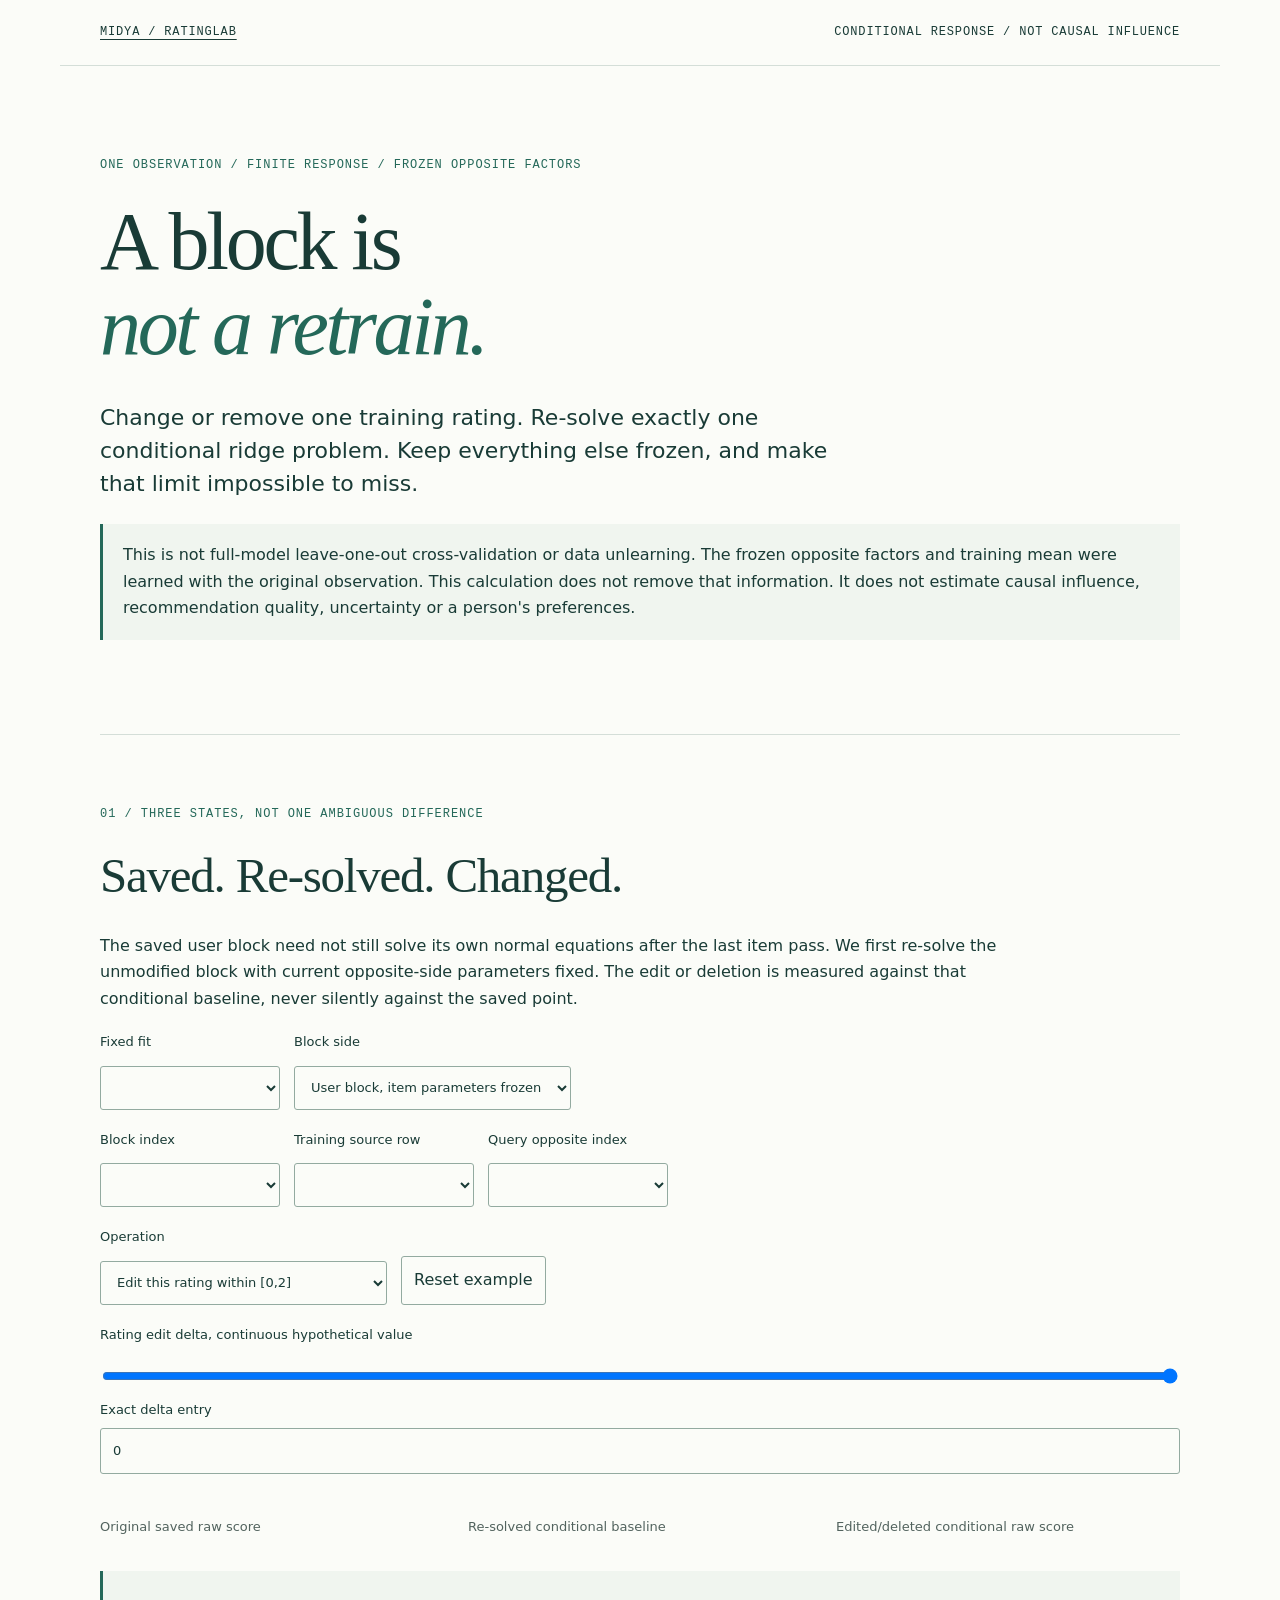
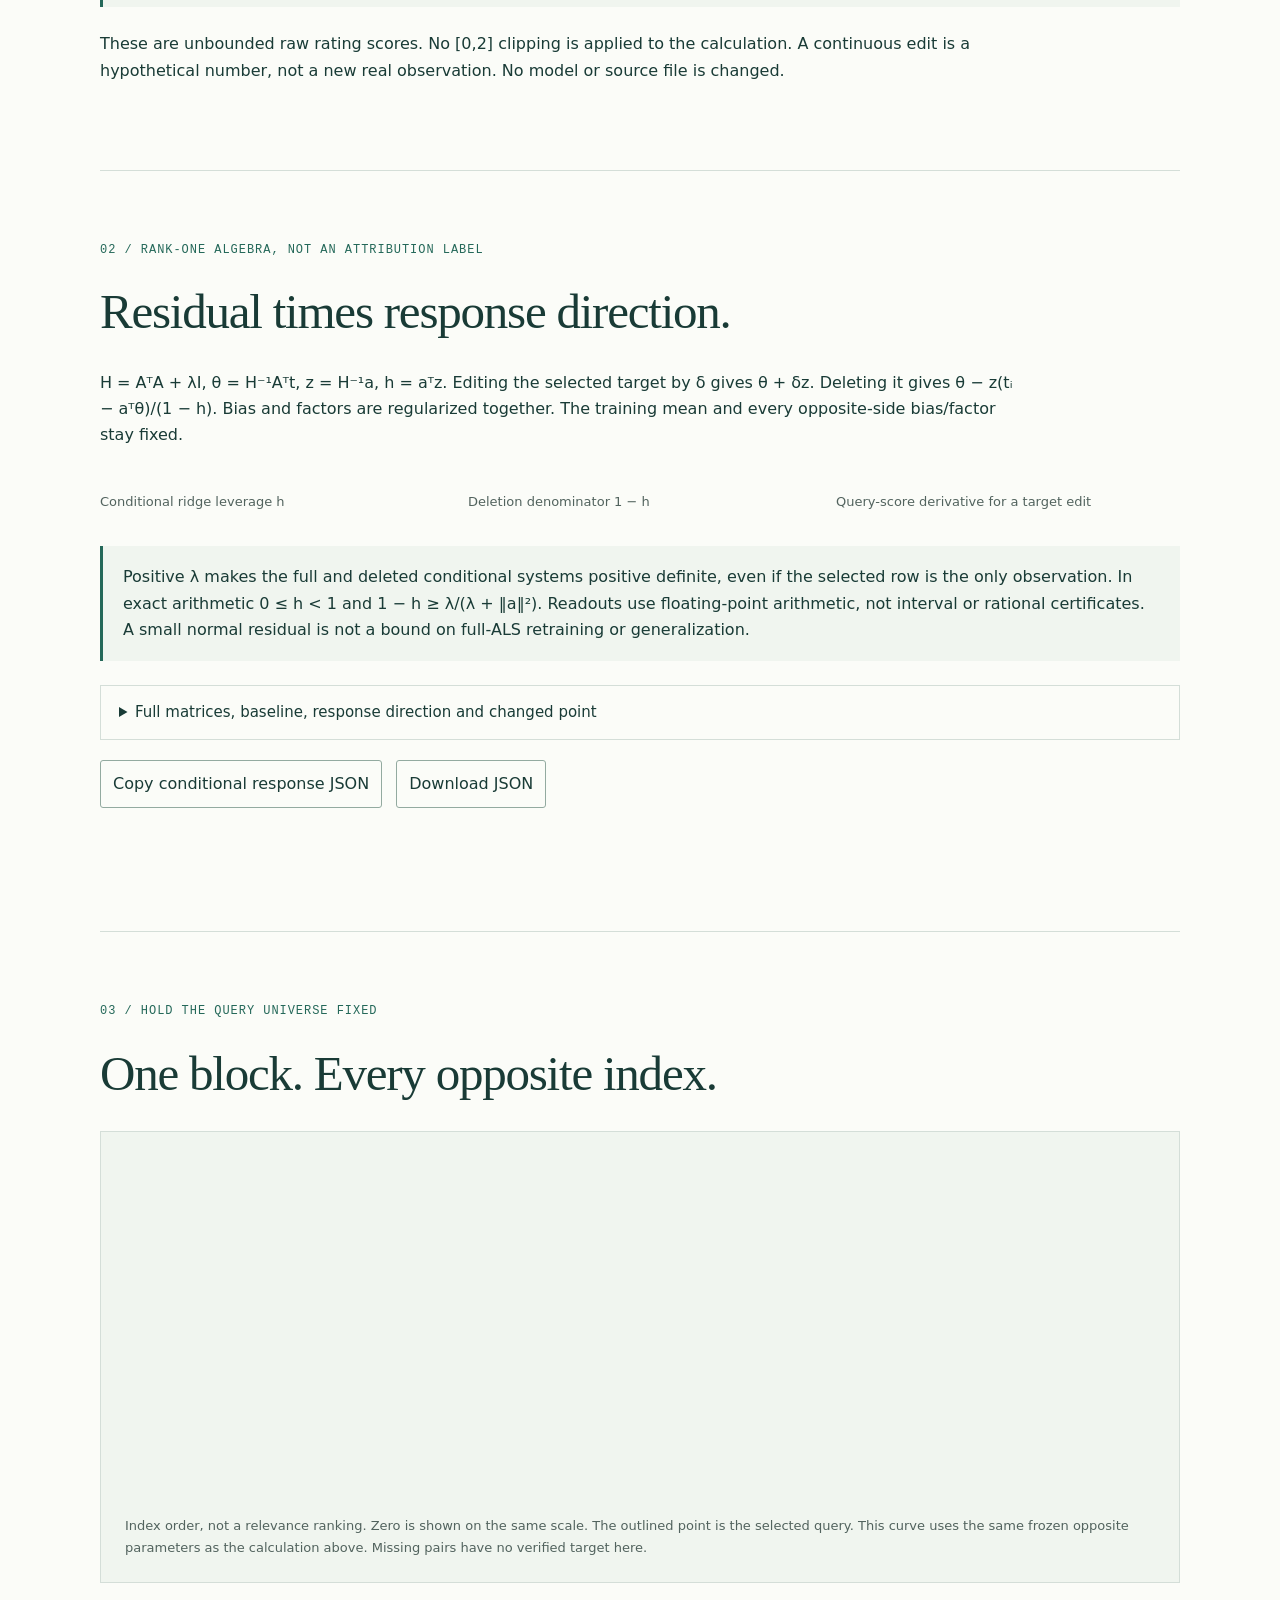
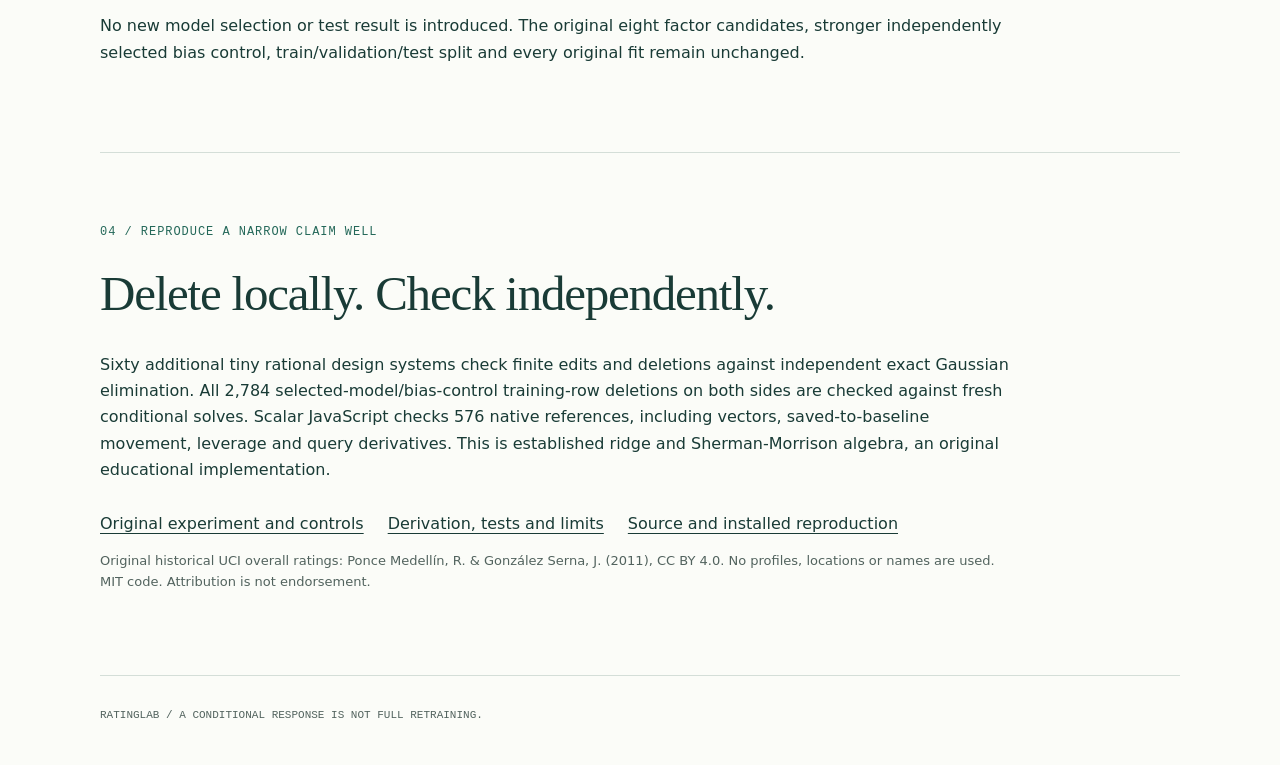
==== docs/influence.html @ fce6486b "Rename 4-influence.html to influence.html" ====
<!doctype html><html lang="en"><head><meta charset="utf-8"><meta name="viewport" content="width=device-width,initial-scale=1"><meta name="description" content="Finite edits and deletions of one conditional ridge block, with explicit frozen-factor limits."><title>RatingLab - A block is not a retrain.</title><link rel="stylesheet" href="style.css"></head><body><header><a href="index.html">MIDYA / RATINGLAB</a><span>CONDITIONAL RESPONSE / NOT CAUSAL INFLUENCE</span></header><main><section class="hero"><p class="eyebrow">ONE OBSERVATION / FINITE RESPONSE / FROZEN OPPOSITE FACTORS</p><h1>A block is<br><em>not a retrain.</em></h1><p class="lede">Change or remove one training rating. Re-solve exactly one conditional ridge problem. Keep everything else frozen, and make that limit impossible to miss.</p><aside>This is not full-model leave-one-out cross-validation or data unlearning. The frozen opposite factors and training mean were learned with the original observation. This calculation does not remove that information. It does not estimate causal influence, recommendation quality, uncertainty or a person's preferences.</aside></section>
<section><p class="eyebrow">01 / THREE STATES, NOT ONE AMBIGUOUS DIFFERENCE</p><h2>Saved. Re-solved. Changed.</h2><p>The saved user block need not still solve its own normal equations after the last item pass. We first re-solve the unmodified block with current opposite-side parameters fixed. The edit or deletion is measured against that conditional baseline, never silently against the saved point.</p><div class="controls"><label>Fixed fit<select id="model"></select></label><label>Block side<select id="side"><option value="user">User block, item parameters frozen</option><option value="item">Item block, user parameters frozen</option></select></label></div><div class="controls"><label>Block index<select id="index"></select></label><label>Training source row<select id="source"></select></label><label>Query opposite index<select id="query"></select></label></div><div class="controls"><label>Operation<select id="action"><option value="edit">Edit this rating within [0,2]</option><option value="delete">Remove this row from this block only</option></select></label><button id="reset">Reset example</button></div><label>Rating edit delta, continuous hypothetical value<input id="delta-range" type="range" min="-2" max="0" value="0" step=".01"></label><label>Exact delta entry<input id="delta" type="number" value="0" step=".01"></label><p id="edit-state"></p><p id="error" role="alert"></p><div class="stats"><div><strong id="saved"></strong><span>Original saved raw score</span></div><div><strong id="baseline"></strong><span>Re-solved conditional baseline</span></div><div><strong id="changed"></strong><span>Edited/deleted conditional raw score</span></div></div><aside id="change-state"></aside><p>These are unbounded raw rating scores. No [0,2] clipping is applied to the calculation. A continuous edit is a hypothetical number, not a new real observation. No model or source file is changed.</p></section>
<section><p class="eyebrow">02 / RANK-ONE ALGEBRA, NOT AN ATTRIBUTION LABEL</p><h2>Residual times response direction.</h2><p>H = AᵀA + λI, θ = H⁻¹Aᵀt, z = H⁻¹a, h = aᵀz. Editing the selected target by δ gives θ + δz. Deleting it gives θ − z(tᵢ − aᵀθ)/(1 − h). Bias and factors are regularized together. The training mean and every opposite-side bias/factor stay fixed.</p><div class="stats"><div><strong id="leverage"></strong><span>Conditional ridge leverage h</span></div><div><strong id="denominator"></strong><span>Deletion denominator 1 − h</span></div><div><strong id="derivative"></strong><span>Query-score derivative for a target edit</span></div></div><p id="normal-state"></p><aside>Positive λ makes the full and deleted conditional systems positive definite, even if the selected row is the only observation. In exact arithmetic 0 ≤ h &lt; 1 and 1 − h ≥ λ/(λ + ‖a‖²). Readouts use floating-point arithmetic, not interval or rational certificates. A small normal residual is not a bound on full-ALS retraining or generalization.</aside><details><summary>Full matrices, baseline, response direction and changed point</summary><pre id="witness"></pre></details><div class="controls"><button id="copy">Copy conditional response JSON</button><button id="download">Download JSON</button></div><p id="copy-status" aria-live="polite"></p></section>
<section><p class="eyebrow">03 / HOLD THE QUERY UNIVERSE FIXED</p><h2>One block. Every opposite index.</h2><p id="chart-summary"></p><figure><svg id="response-chart" viewBox="0 0 780 260" role="img" aria-label="Conditional raw-score change across all opposite indices"></svg><figcaption>Index order, not a relevance ranking. Zero is shown on the same scale. The outlined point is the selected query. This curve uses the same frozen opposite parameters as the calculation above. Missing pairs have no verified target here.</figcaption></figure><p>No new model selection or test result is introduced. The original eight factor candidates, stronger independently selected bias control, train/validation/test split and every original fit remain unchanged.</p></section>
<section><p class="eyebrow">04 / REPRODUCE A NARROW CLAIM WELL</p><h2>Delete locally. Check independently.</h2><p>Sixty additional tiny rational design systems check finite edits and deletions against independent exact Gaussian elimination. All 2,784 selected-model/bias-control training-row deletions on both sides are checked against fresh conditional solves. Scalar JavaScript checks 576 native references, including vectors, saved-to-baseline movement, leverage and query derivatives. This is established ridge and Sherman-Morrison algebra, an original educational implementation.</p><nav><a href="index.html">Original experiment and controls</a><a href="https://github.com/midya8/ratinglab/blob/main/INFLUENCE.md">Derivation, tests and limits</a><a href="https://github.com/midya8/ratinglab">Source and installed reproduction</a></nav><p class="caption">Original historical UCI overall ratings: Ponce Medellín, R. & González Serna, J. (2011), CC BY 4.0. No profiles, locations or names are used. MIT code. Attribution is not endorsement.</p></section></main><footer>RATINGLAB / A CONDITIONAL RESPONSE IS NOT FULL RETRAINING.</footer><script src="data.js"></script><script src="influence.js"></script><script src="influence-app.js"></script></body></html>
---- docs/style.css ----
:root{color-scheme:light;--ink:#193b36;--muted:#52635e;--rule:#d4ded8;--accent:#246859;--paper:#fbfcf8;--panel:#f0f5ef;--error:#a32432}*{box-sizing:border-box}body{margin:0;background:var(--paper);color:var(--ink);font:16px/1.65 system-ui,-apple-system,Segoe UI,sans-serif}header,main,footer{max-width:1160px;margin:auto;padding:0 40px}header{padding-top:24px;padding-bottom:24px;display:flex;justify-content:space-between;gap:24px;border-bottom:1px solid var(--rule);font:12px/1.4 ui-monospace,monospace;letter-spacing:.07em}a{color:inherit;text-underline-offset:4px}a:hover{color:var(--accent)}section{padding:70px 0;border-bottom:1px solid var(--rule)}.hero{padding-top:90px}.eyebrow{font:12px/1.6 ui-monospace,monospace;letter-spacing:.08em;color:var(--accent);margin:0 0 24px}h1{font:clamp(48px,6.4vw,82px)/1.04 Georgia,serif;letter-spacing:-.04em;margin:0 0 32px;max-width:950px}h1 em{font-weight:normal;color:var(--accent)}h2{font:clamp(32px,4vw,49px)/1.13 Georgia,serif;letter-spacing:-.025em;margin:0 0 30px}h3{font-size:17px;line-height:1.4;margin:0 0 20px}.lede{font-size:22px;line-height:1.5;max-width:760px}p{max-width:920px}.muted,.caption{color:var(--muted)}.caption{font-size:13px;line-height:1.6}.facts{display:grid;grid-template-columns:repeat(3,minmax(0,1fr));gap:24px;margin:40px 0}.facts strong{display:block;font:30px/1.25 Georgia,serif;overflow-wrap:anywhere}.facts span{display:block;font-size:13px;color:var(--muted);margin-top:6px}.callout{background:var(--panel);border-left:3px solid var(--accent);padding:15px 18px;max-width:none}.toolbar{display:flex;gap:16px;align-items:end;flex-wrap:wrap;margin:28px 0 12px}label{display:block;font-size:13px;line-height:1.5}input,select,button,summary{font:inherit}input[type=number],select,button{min-height:46px;border:1px solid #93aaa0;border-radius:3px;background:transparent;color:var(--ink);padding:10px 12px;max-width:100%}select{display:block;margin-top:6px;min-width:160px}button{cursor:pointer;font-size:14px}button:hover{background:#e1ece3}button:focus-visible,select:focus-visible,input:focus-visible,summary:focus-visible{outline:3px solid #ae6f9e;outline-offset:3px}.workspace{display:grid;grid-template-columns:1.1fr 1fr;gap:22px;align-items:start;margin:24px 0}.panel{background:var(--panel);padding:24px;min-width:0;border:1px solid var(--rule)}svg{display:block;width:100%;height:auto;overflow:hidden}#scatter{background:#fbfcf8;border:1px solid var(--rule)}.metrics{display:grid;grid-template-columns:1fr 1fr;gap:20px;margin:20px 0 28px}.metrics span{display:block;font-size:12px;color:var(--muted)}.metrics strong{font:28px/1.5 Georgia,serif}.posterior{margin:16px 0}.posterior-head{display:flex;justify-content:space-between;gap:20px}.posterior .bar{height:9px;background:#d7e2d7;margin:6px 0}.posterior .bar span{display:block;height:100%}.posterior p{margin:3px 0}.button-row{display:flex;gap:12px;flex-wrap:wrap}details{border:1px solid var(--rule);margin:20px 0;padding:0 18px}summary{cursor:pointer;min-height:56px;display:list-item;align-content:center;font-size:15px;padding:14px 0}details[open]{padding-bottom:20px}#features{display:grid;grid-template-columns:repeat(2,minmax(0,1fr));gap:24px}#features .feature{display:grid;grid-template-columns:minmax(0,1fr) 105px;gap:10px;align-items:center}#features label{min-height:40px;align-content:center;font-size:14px}#features input[type=number]{width:100%;font-size:14px}#features input[type=range]{grid-column:1/-1;width:100%;accent-color:var(--accent);min-height:44px;margin:0;cursor:pointer}.cards{display:grid;grid-template-columns:repeat(2,minmax(0,1fr));gap:18px;margin:24px 0}.card{padding:22px;border:1px solid var(--rule);min-width:0}.card.pick{border:2px solid var(--accent)}.card .badge{font:11px/1.5 ui-monospace,monospace;color:var(--accent);letter-spacing:.04em}.card h3{margin:10px 0 15px}.score-row{display:flex;justify-content:space-between;gap:20px;font-size:14px;margin:6px 0}.score-row strong{font-family:ui-monospace,monospace;font-weight:500}.card p{font-size:14px}.table-scroll{overflow-x:auto}.table-scroll:focus{outline:2px solid var(--accent)}table{border-collapse:collapse;width:100%;font:12px/1.6 ui-monospace,monospace;min-width:700px}td,th{text-align:left;padding:11px 12px;border-bottom:1px solid var(--rule)}th{color:var(--accent)}pre{white-space:pre-wrap;word-break:break-all;font:12px/1.6 ui-monospace,monospace;max-height:500px;overflow:auto;padding:15px;background:var(--panel)}#error{color:var(--error);font-weight:600}nav{display:flex;gap:25px;flex-wrap:wrap;margin:28px 0 0}footer{padding-top:30px;padding-bottom:40px;font:11px/1.7 ui-monospace,monospace;color:var(--muted)}#copy-status{font-size:13px;min-height:20px}#controls{grid-template-columns:repeat(3,minmax(0,1fr))}#controls .score-row{font-size:12px}#history{background:#fbfcf8}#history-range{margin:12px 0 0}@media(max-width:760px){header,main,footer{padding-left:22px;padding-right:22px}header span{display:none}section{padding:48px 0}.hero{padding-top:58px}h1{font-size:51px}.lede{font-size:19px}.facts{gap:18px;grid-template-columns:1fr}.facts>div{display:flex;gap:18px;align-items:baseline;flex-wrap:wrap}.facts strong{font-size:27px}.facts span{font-size:13px}.workspace{grid-template-columns:1fr}.panel{padding:18px}.toolbar label{width:100%}select{width:100%;min-width:0}.toolbar button{flex:1}.cards,#controls{grid-template-columns:1fr}#features{grid-template-columns:1fr;gap:22px}.metrics{gap:14px}.metrics strong{font-size:25px}.callout{padding:14px}nav{display:grid;gap:14px}.card{padding:20px}.score-row{gap:15px}body{font-size:15px}.caption{font-size:13px}}
#terms{display:grid;grid-template-columns:repeat(2,minmax(0,1fr));gap:12px}.term{padding:14px;border:1px solid var(--line);overflow-wrap:anywhere}.term b{display:block;margin:8px 0;font-family:monospace}.term .track{height:7px;background:#edf2ed;position:relative}.term .bar{height:7px;position:absolute;background:#286b5b}.term .bar.negative{background:#925593}.term small{display:block}.selected{background:#edf4ed}.table-wrap{overflow-x:auto}#slice{width:100%;height:auto}#error:empty{display:none}#state{overflow-wrap:anywhere}svg text{font-family:system-ui,sans-serif}nav{display:flex;flex-wrap:wrap;gap:24px}@media(max-width:650px){#terms{grid-template-columns:1fr}}
.controls{display:flex;flex-wrap:wrap;gap:14px;align-items:end;margin:20px 0}.controls label{min-width:180px}label{display:flex;flex-direction:column;gap:8px;font-size:13px}aside{background:var(--panel);border-left:3px solid var(--accent);padding:18px 20px;margin:24px 0}.stats{display:grid;grid-template-columns:repeat(3,minmax(0,1fr));gap:24px;margin:34px 0}.stats strong{display:block;font:29px/1.3 Georgia,serif;overflow-wrap:anywhere}.stats span{display:block;font-size:13px;color:var(--muted);margin-top:8px}.feature-grid{display:grid;grid-template-columns:repeat(3,minmax(0,1fr));gap:18px;margin-top:22px}.feature-grid label{min-width:0}.feature-grid input{width:100%;min-width:0}.term{border-color:var(--rule)}#error{color:var(--error)}figure{margin:30px 0;padding:24px;background:var(--panel);border:1px solid var(--rule)}figcaption{font-size:13px;color:var(--muted);margin-top:16px}#history{width:100%;height:auto}td{white-space:normal;overflow-wrap:anywhere}#results tr td:first-child{min-width:110px}#results tr td:last-child{min-width:180px}pre{max-height:520px;overflow:auto}button,select,input,summary{min-height:44px}input[type=range]{padding:0}button,select,input{font:inherit}button{cursor:pointer}select{max-width:100%}@media(max-width:650px){.stats{grid-template-columns:1fr}.feature-grid{grid-template-columns:1fr}figure{padding:12px}.controls label,.controls button{width:100%}header span{display:none}}

.term{border:1px solid var(--rule)}
#rotation{width:100%;min-height:44px}#row{width:100%;height:auto}.normal-wrap{overflow:auto}table{min-width:700px}#normal-table{min-width:0}pre{max-height:28rem;overflow:auto;white-space:pre-wrap;overflow-wrap:anywhere}.terms{display:grid;grid-template-columns:1fr 1fr;gap:1rem}.term{padding:1rem;border:1px solid var(--rule)}.term strong{display:block;font-size:1.3rem}#pair-state{min-height:3rem}#error{color:#913c4d}@media(max-width:650px){.terms{grid-template-columns:1fr}.stats{grid-template-columns:1fr}.controls{align-items:stretch}.controls label{width:100%}}button,select,summary,input{min-height:44px}

#results td:nth-child(2),#results td:nth-child(3),#results td:nth-child(4){white-space:nowrap;overflow-wrap:normal;min-width:100px}#terms{margin-bottom:28px}.chart-summary{font-size:14px;line-height:1.6}
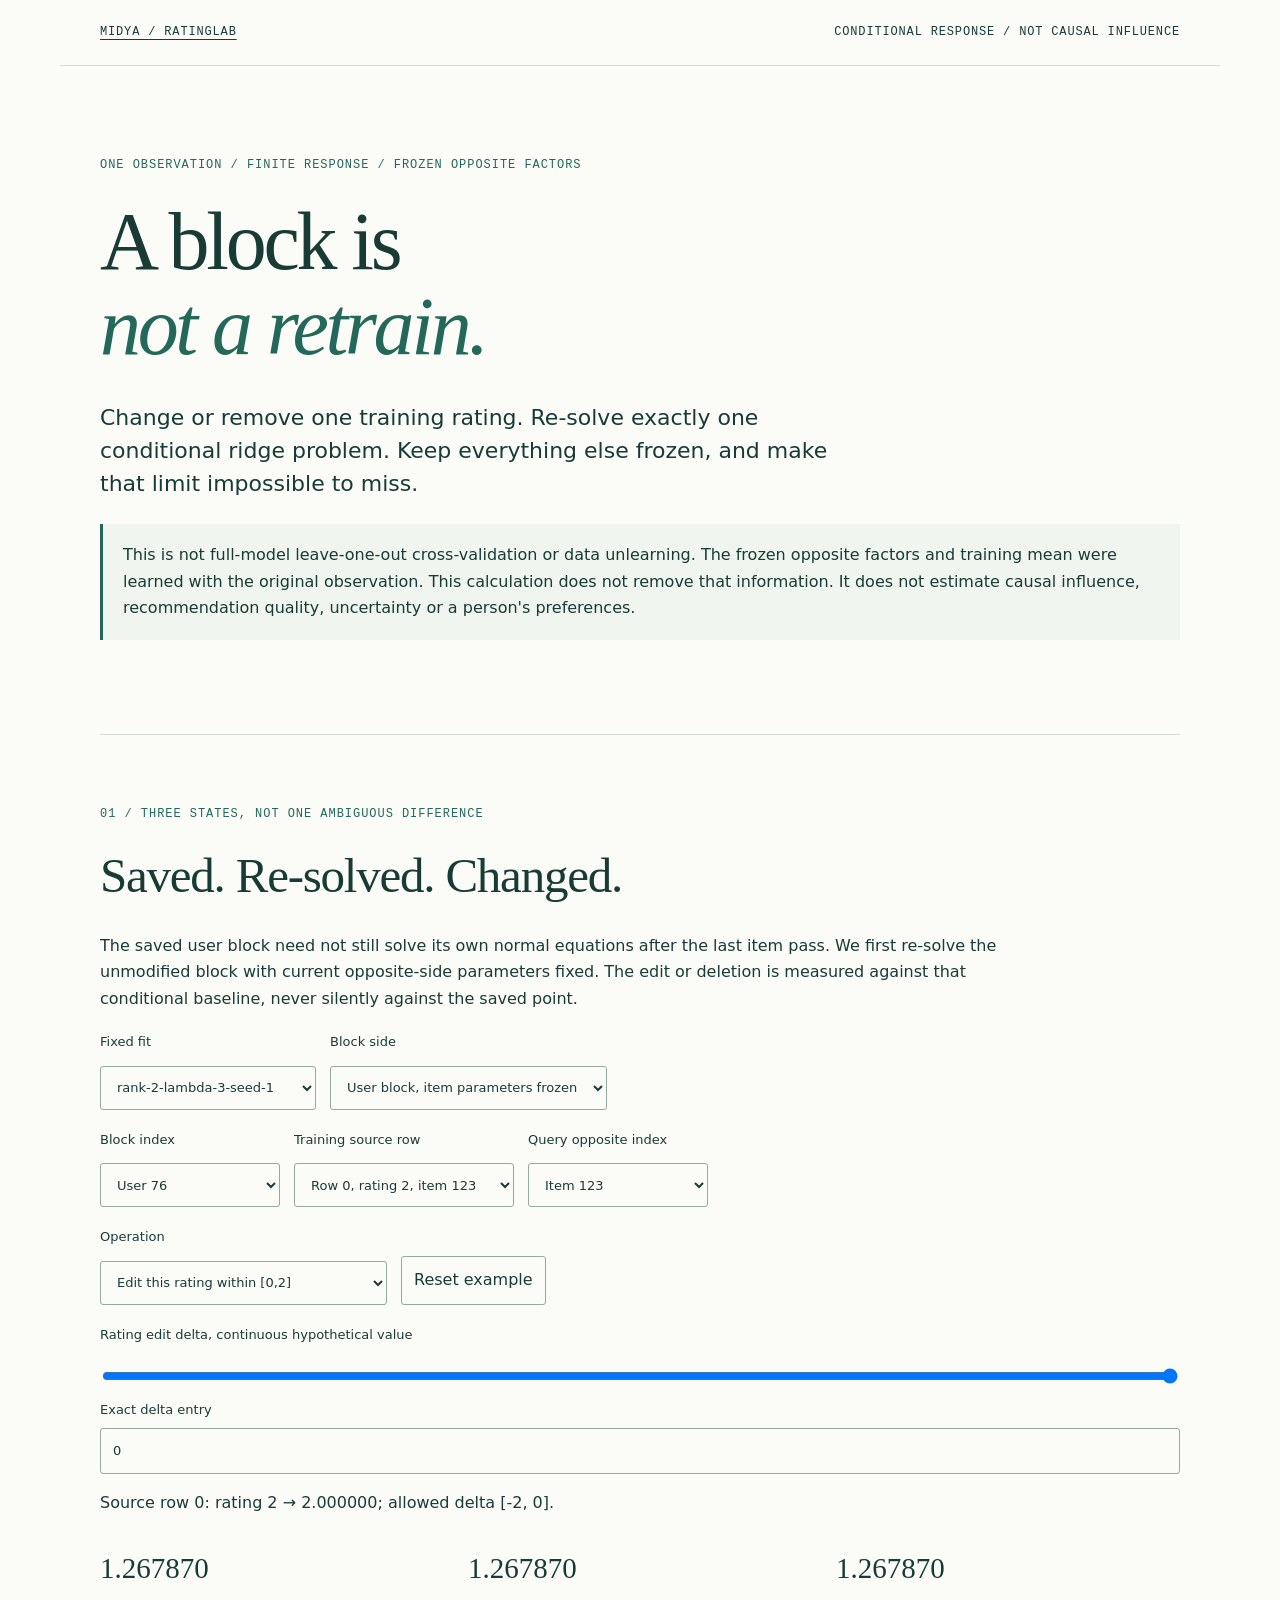
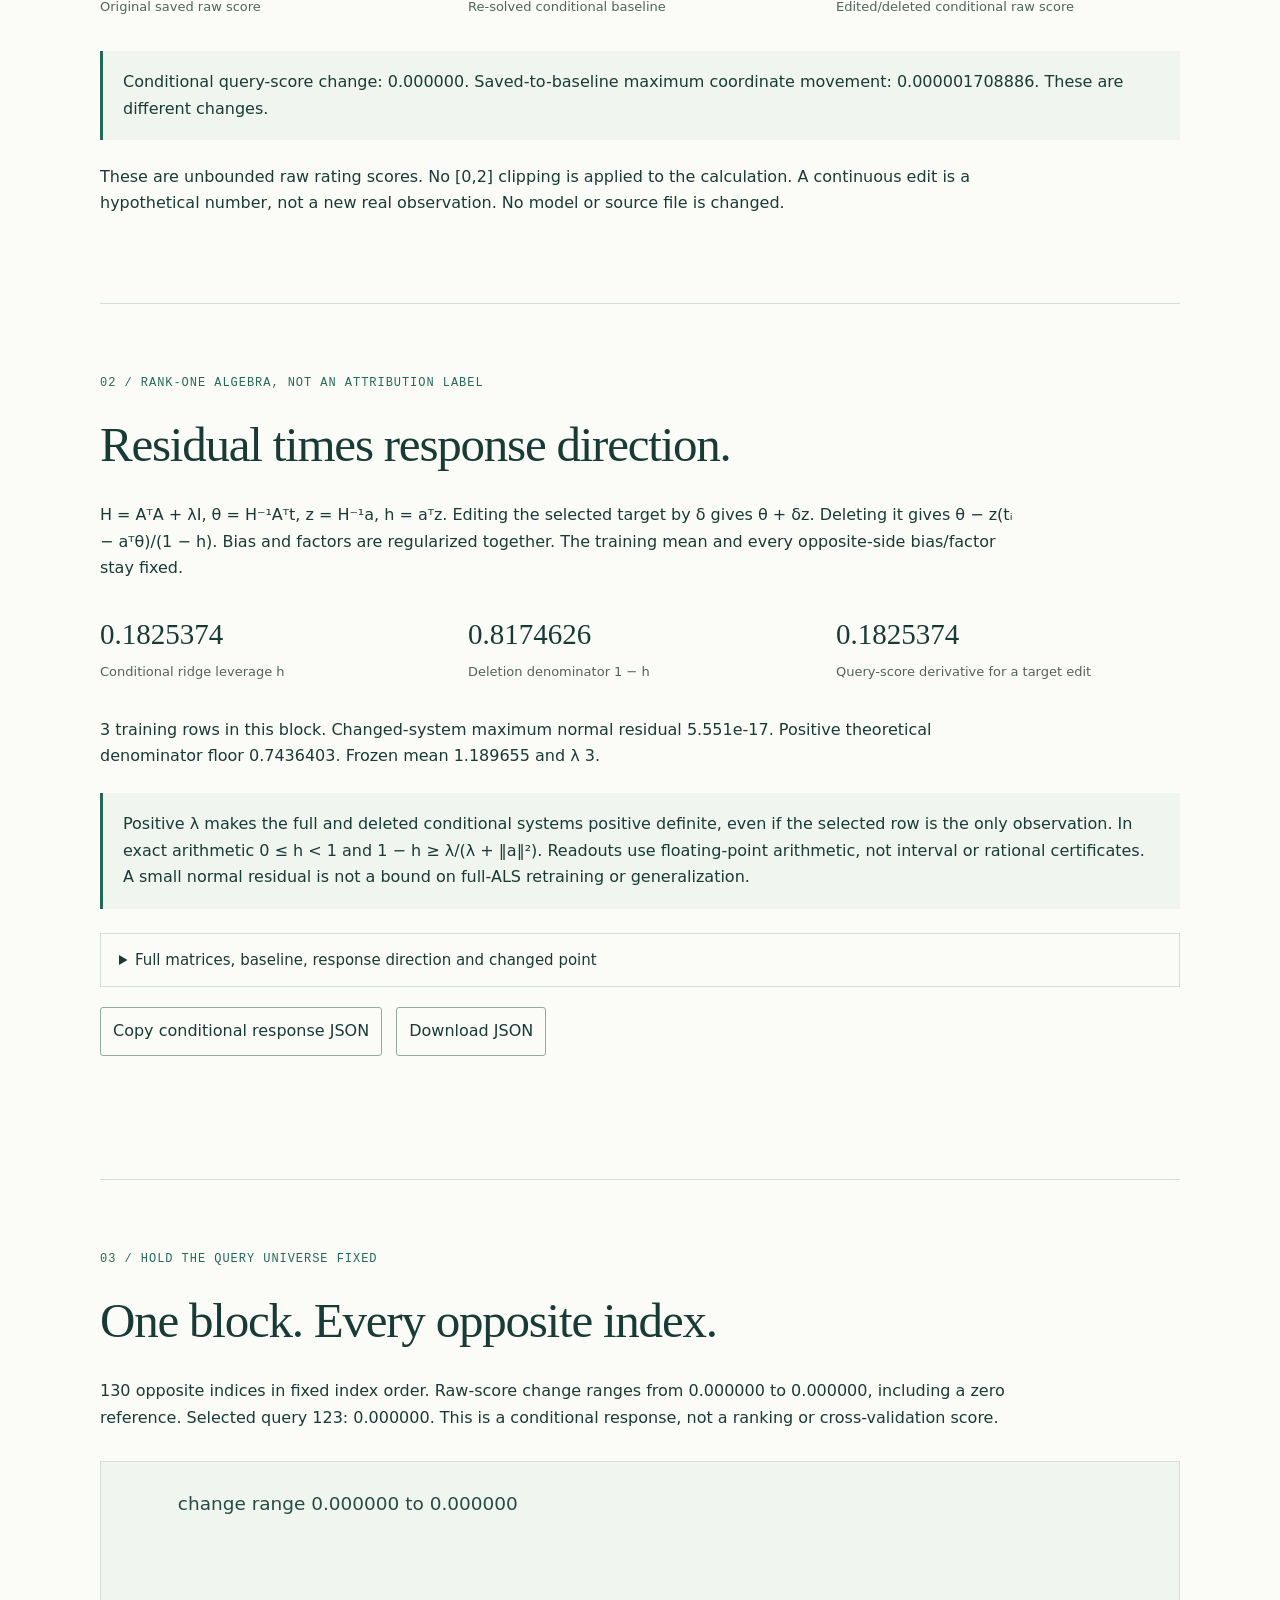
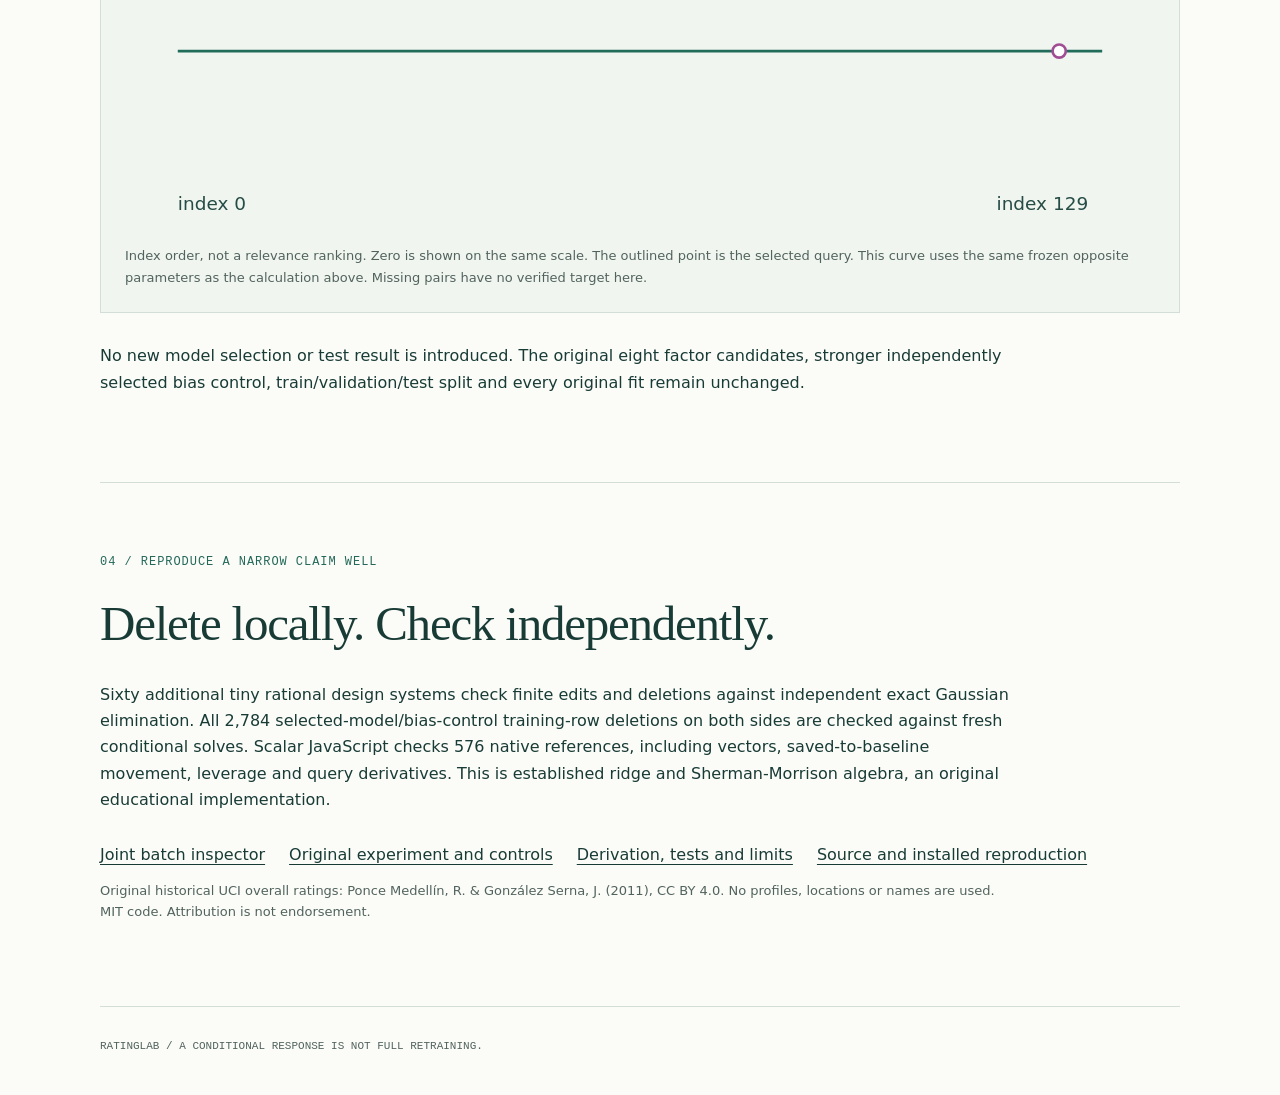
==== commit 0765c3cc: "Link joint batch inspector from single-row inspector" ====
--- a/docs/influence.html
+++ b/docs/influence.html
@@ -2,4 +2,4 @@
 <section><p class="eyebrow">01 / THREE STATES, NOT ONE AMBIGUOUS DIFFERENCE</p><h2>Saved. Re-solved. Changed.</h2><p>The saved user block need not still solve its own normal equations after the last item pass. We first re-solve the unmodified block with current opposite-side parameters fixed. The edit or deletion is measured against that conditional baseline, never silently against the saved point.</p><div class="controls"><label>Fixed fit<select id="model"></select></label><label>Block side<select id="side"><option value="user">User block, item parameters frozen</option><option value="item">Item block, user parameters frozen</option></select></label></div><div class="controls"><label>Block index<select id="index"></select></label><label>Training source row<select id="source"></select></label><label>Query opposite index<select id="query"></select></label></div><div class="controls"><label>Operation<select id="action"><option value="edit">Edit this rating within [0,2]</option><option value="delete">Remove this row from this block only</option></select></label><button id="reset">Reset example</button></div><label>Rating edit delta, continuous hypothetical value<input id="delta-range" type="range" min="-2" max="0" value="0" step=".01"></label><label>Exact delta entry<input id="delta" type="number" value="0" step=".01"></label><p id="edit-state"></p><p id="error" role="alert"></p><div class="stats"><div><strong id="saved"></strong><span>Original saved raw score</span></div><div><strong id="baseline"></strong><span>Re-solved conditional baseline</span></div><div><strong id="changed"></strong><span>Edited/deleted conditional raw score</span></div></div><aside id="change-state"></aside><p>These are unbounded raw rating scores. No [0,2] clipping is applied to the calculation. A continuous edit is a hypothetical number, not a new real observation. No model or source file is changed.</p></section>
 <section><p class="eyebrow">02 / RANK-ONE ALGEBRA, NOT AN ATTRIBUTION LABEL</p><h2>Residual times response direction.</h2><p>H = AᵀA + λI, θ = H⁻¹Aᵀt, z = H⁻¹a, h = aᵀz. Editing the selected target by δ gives θ + δz. Deleting it gives θ − z(tᵢ − aᵀθ)/(1 − h). Bias and factors are regularized together. The training mean and every opposite-side bias/factor stay fixed.</p><div class="stats"><div><strong id="leverage"></strong><span>Conditional ridge leverage h</span></div><div><strong id="denominator"></strong><span>Deletion denominator 1 − h</span></div><div><strong id="derivative"></strong><span>Query-score derivative for a target edit</span></div></div><p id="normal-state"></p><aside>Positive λ makes the full and deleted conditional systems positive definite, even if the selected row is the only observation. In exact arithmetic 0 ≤ h &lt; 1 and 1 − h ≥ λ/(λ + ‖a‖²). Readouts use floating-point arithmetic, not interval or rational certificates. A small normal residual is not a bound on full-ALS retraining or generalization.</aside><details><summary>Full matrices, baseline, response direction and changed point</summary><pre id="witness"></pre></details><div class="controls"><button id="copy">Copy conditional response JSON</button><button id="download">Download JSON</button></div><p id="copy-status" aria-live="polite"></p></section>
 <section><p class="eyebrow">03 / HOLD THE QUERY UNIVERSE FIXED</p><h2>One block. Every opposite index.</h2><p id="chart-summary"></p><figure><svg id="response-chart" viewBox="0 0 780 260" role="img" aria-label="Conditional raw-score change across all opposite indices"></svg><figcaption>Index order, not a relevance ranking. Zero is shown on the same scale. The outlined point is the selected query. This curve uses the same frozen opposite parameters as the calculation above. Missing pairs have no verified target here.</figcaption></figure><p>No new model selection or test result is introduced. The original eight factor candidates, stronger independently selected bias control, train/validation/test split and every original fit remain unchanged.</p></section>
-<section><p class="eyebrow">04 / REPRODUCE A NARROW CLAIM WELL</p><h2>Delete locally. Check independently.</h2><p>Sixty additional tiny rational design systems check finite edits and deletions against independent exact Gaussian elimination. All 2,784 selected-model/bias-control training-row deletions on both sides are checked against fresh conditional solves. Scalar JavaScript checks 576 native references, including vectors, saved-to-baseline movement, leverage and query derivatives. This is established ridge and Sherman-Morrison algebra, an original educational implementation.</p><nav><a href="index.html">Original experiment and controls</a><a href="https://github.com/midya8/ratinglab/blob/main/INFLUENCE.md">Derivation, tests and limits</a><a href="https://github.com/midya8/ratinglab">Source and installed reproduction</a></nav><p class="caption">Original historical UCI overall ratings: Ponce Medellín, R. & González Serna, J. (2011), CC BY 4.0. No profiles, locations or names are used. MIT code. Attribution is not endorsement.</p></section></main><footer>RATINGLAB / A CONDITIONAL RESPONSE IS NOT FULL RETRAINING.</footer><script src="data.js"></script><script src="influence.js"></script><script src="influence-app.js"></script></body></html>
+<section><p class="eyebrow">04 / REPRODUCE A NARROW CLAIM WELL</p><h2>Delete locally. Check independently.</h2><p>Sixty additional tiny rational design systems check finite edits and deletions against independent exact Gaussian elimination. All 2,784 selected-model/bias-control training-row deletions on both sides are checked against fresh conditional solves. Scalar JavaScript checks 576 native references, including vectors, saved-to-baseline movement, leverage and query derivatives. This is established ridge and Sherman-Morrison algebra, an original educational implementation.</p><nav><a href="batch.html">Joint batch inspector</a><a href="index.html">Original experiment and controls</a><a href="https://github.com/midya8/ratinglab/blob/main/INFLUENCE.md">Derivation, tests and limits</a><a href="https://github.com/midya8/ratinglab">Source and installed reproduction</a></nav><p class="caption">Original historical UCI overall ratings: Ponce Medellín, R. & González Serna, J. (2011), CC BY 4.0. No profiles, locations or names are used. MIT code. Attribution is not endorsement.</p></section></main><footer>RATINGLAB / A CONDITIONAL RESPONSE IS NOT FULL RETRAINING.</footer><script src="data.js"></script><script src="influence.js"></script><script src="influence-app.js"></script></body></html>
